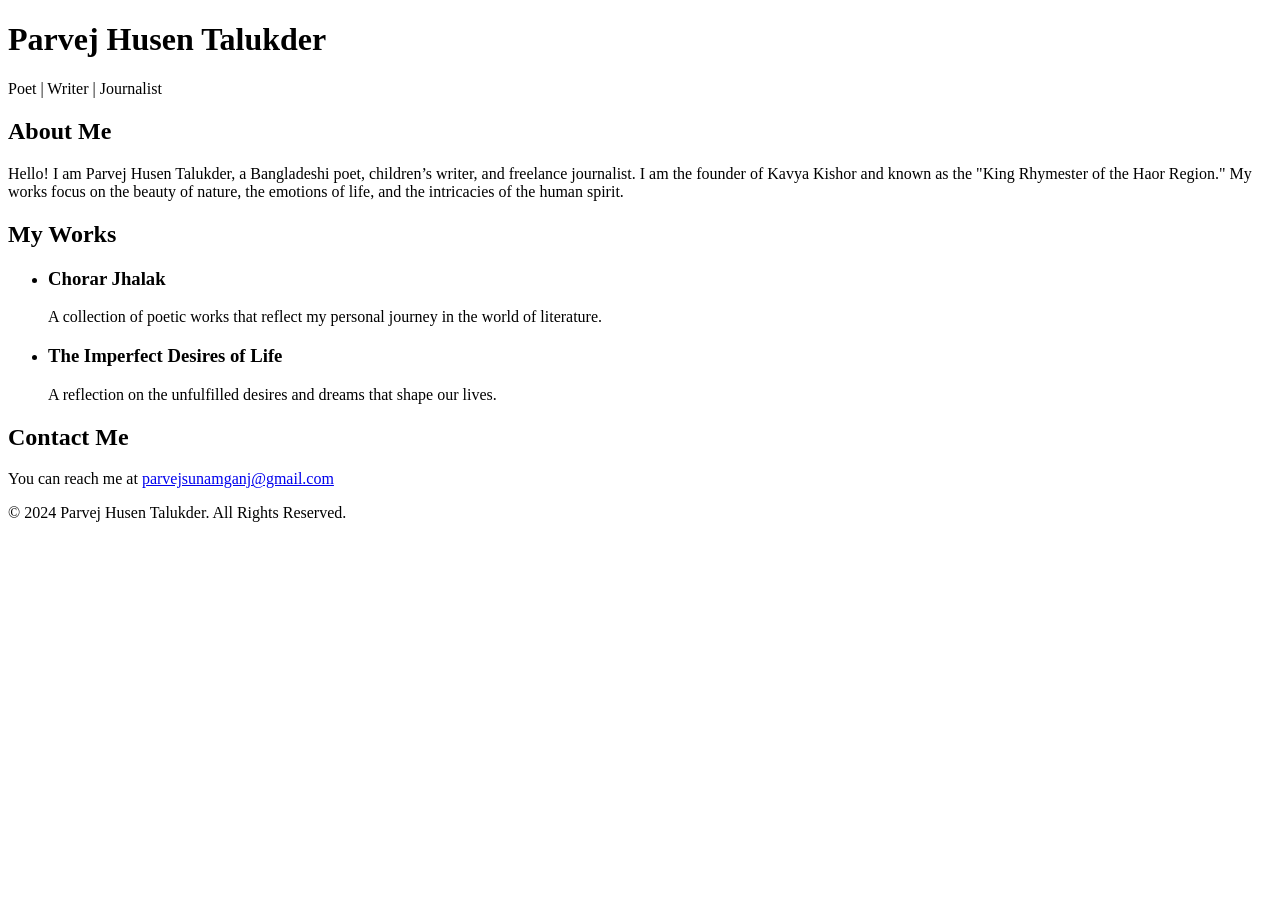
==== index.html @ e71b87bf "Create index.html" ====
<!DOCTYPE html>
<html lang="en">
<head>
    <meta charset="UTF-8">
    <meta name="viewport" content="width=device-width, initial-scale=1.0">
    <title>Parvej Husen Talukder - Personal Website</title>
    <link rel="stylesheet" href="styles.css">
</head>
<body>
    <header>
        <div class="container">
            <h1>Parvej Husen Talukder</h1>
            <p>Poet | Writer | Journalist</p>
        </div>
    </header>

    <section id="about">
        <div class="container">
            <h2>About Me</h2>
            <p>Hello! I am Parvej Husen Talukder, a Bangladeshi poet, children’s writer, and freelance journalist. I am the founder of Kavya Kishor and known as the "King Rhymester of the Haor Region." My works focus on the beauty of nature, the emotions of life, and the intricacies of the human spirit.</p>
        </div>
    </section>

    <section id="portfolio">
        <div class="container">
            <h2>My Works</h2>
            <ul>
                <li>
                    <h3>Chorar Jhalak</h3>
                    <p>A collection of poetic works that reflect my personal journey in the world of literature.</p>
                </li>
                <li>
                    <h3>The Imperfect Desires of Life</h3>
                    <p>A reflection on the unfulfilled desires and dreams that shape our lives.</p>
                </li>
            </ul>
        </div>
    </section>

    <section id="contact">
        <div class="container">
            <h2>Contact Me</h2>
            <p>You can reach me at <a href="mailto:parvejsunamganj@gmail.com">parvejsunamganj@gmail.com</a></p>
        </div>
    </section>

    <footer>
        <div class="container">
            <p>&copy; 2024 Parvej Husen Talukder. All Rights Reserved.</p>
        </div>
    </footer>
</body>
</html>
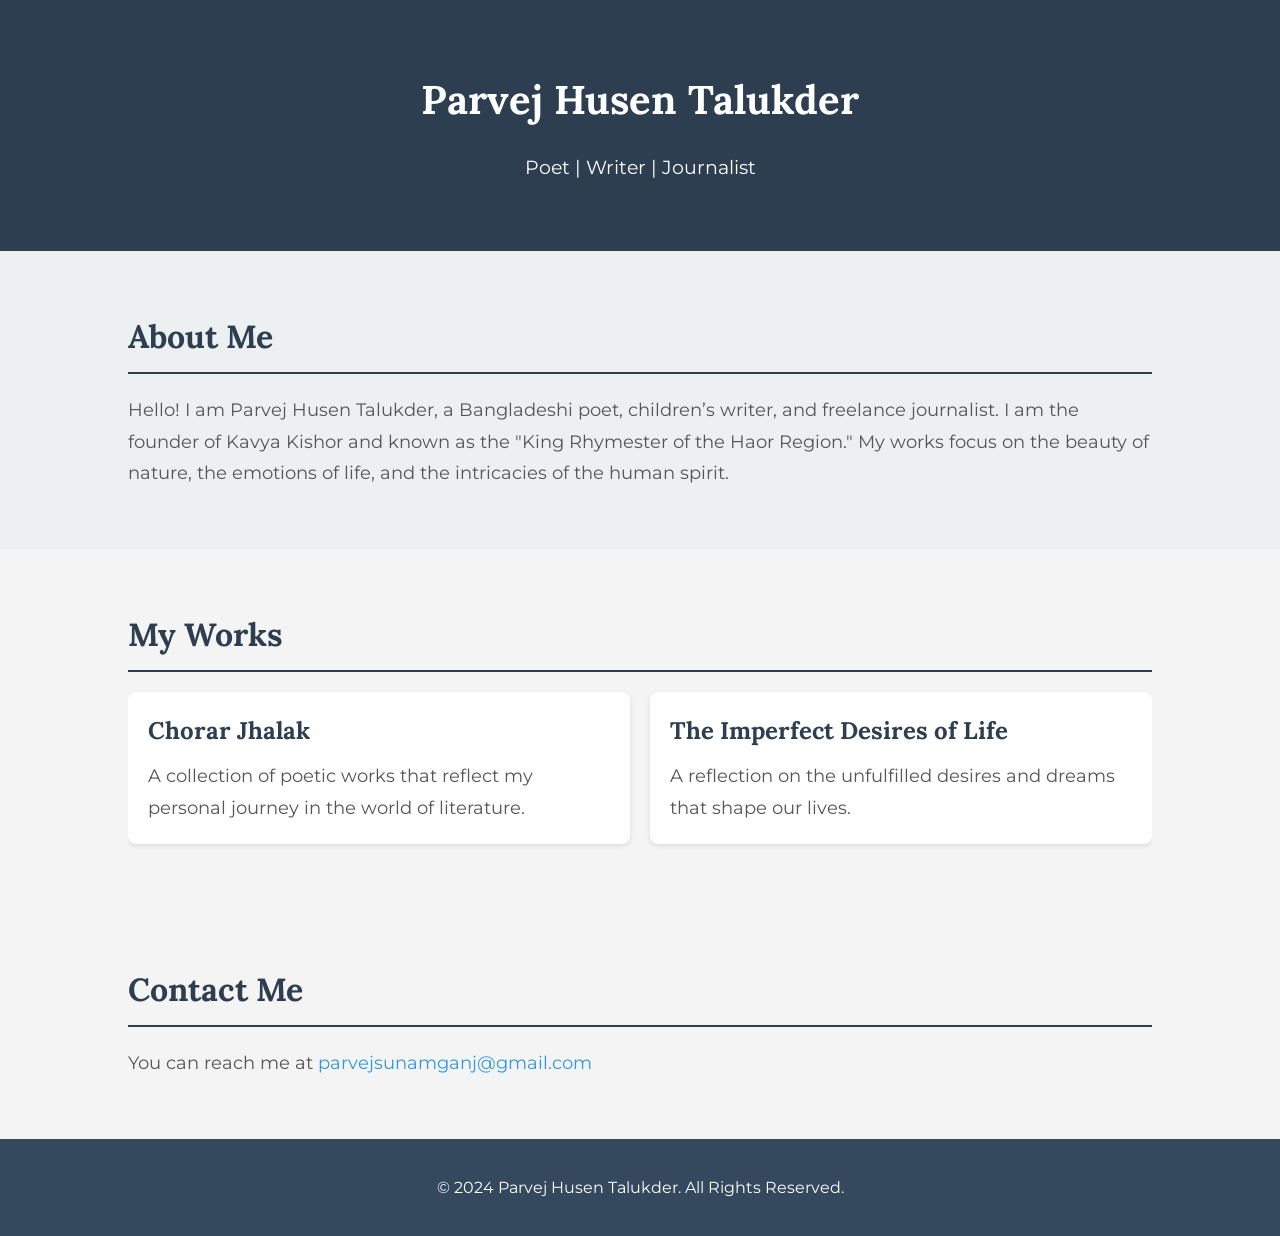
==== commit 36a724de: "Update index.html" ====
--- a/index.html
+++ b/index.html
@@ -5,42 +5,53 @@
     <meta name="viewport" content="width=device-width, initial-scale=1.0">
     <title>Parvej Husen Talukder - Personal Website</title>
     <link rel="stylesheet" href="styles.css">
+    <link rel="preconnect" href="https://fonts.googleapis.com">
+    <link rel="preconnect" href="https://fonts.gstatic.com" crossorigin>
+    <link href="https://fonts.googleapis.com/css2?family=Lora:wght@400;700&family=Montserrat:wght@300;400;500;600&display=swap" rel="stylesheet">
 </head>
 <body>
     <header>
         <div class="container">
-            <h1>Parvej Husen Talukder</h1>
-            <p>Poet | Writer | Journalist</p>
+            <div class="header-content">
+                <h1>Parvej Husen Talukder</h1>
+                <p>Poet | Writer | Journalist</p>
+            </div>
         </div>
     </header>
 
     <section id="about">
         <div class="container">
-            <h2>About Me</h2>
-            <p>Hello! I am Parvej Husen Talukder, a Bangladeshi poet, children’s writer, and freelance journalist. I am the founder of Kavya Kishor and known as the "King Rhymester of the Haor Region." My works focus on the beauty of nature, the emotions of life, and the intricacies of the human spirit.</p>
+            <div class="section-content">
+                <h2>About Me</h2>
+                <p>Hello! I am Parvej Husen Talukder, a Bangladeshi poet, children’s writer, and freelance journalist. I am the founder of Kavya Kishor and known as the "King Rhymester of the Haor Region." My works focus on the beauty of nature, the emotions of life, and the intricacies of the human spirit.</p>
+            </div>
         </div>
     </section>
 
     <section id="portfolio">
         <div class="container">
-            <h2>My Works</h2>
-            <ul>
-                <li>
-                    <h3>Chorar Jhalak</h3>
-                    <p>A collection of poetic works that reflect my personal journey in the world of literature.</p>
-                </li>
-                <li>
-                    <h3>The Imperfect Desires of Life</h3>
-                    <p>A reflection on the unfulfilled desires and dreams that shape our lives.</p>
-                </li>
-            </ul>
+            <div class="section-content">
+                <h2>My Works</h2>
+                <div class="work-list">
+                    <div class="work-item">
+                        <h3>Chorar Jhalak</h3>
+                        <p>A collection of poetic works that reflect my personal journey in the world of literature.</p>
+                    </div>
+                    <div class="work-item">
+                        <h3>The Imperfect Desires of Life</h3>
+                        <p>A reflection on the unfulfilled desires and dreams that shape our lives.</p>
+                    </div>
+                </div>
+            </div>
         </div>
     </section>
 
     <section id="contact">
         <div class="container">
-            <h2>Contact Me</h2>
-            <p>You can reach me at <a href="mailto:parvejsunamganj@gmail.com">parvejsunamganj@gmail.com</a></p>
+            <div class="section-content">
+                <h2>Contact Me</h2>
+                <p>You can reach me at <a href="mailto:parvejsunamganj@gmail.com">parvejsunamganj@gmail.com</a></p>
+            </div>
         </div>
     </section>
 
@@ -49,5 +60,92 @@
             <p>&copy; 2024 Parvej Husen Talukder. All Rights Reserved.</p>
         </div>
     </footer>
+
+    <style>
+        body {
+            font-family: 'Montserrat', sans-serif;
+            margin: 0;
+            padding: 0;
+            line-height: 1.6;
+            color: #333;
+            background-color: #f4f4f4;
+        }
+
+        .container {
+            width: 80%;
+            margin: auto;
+            overflow: hidden;
+            padding: 20px 0;
+        }
+
+        header {
+            background: #2c3e50;
+            color: white;
+            text-align: center;
+            padding: 1em 0;
+        }
+
+        header .header-content {
+            padding: 2em 0;
+        }
+
+        header h1 {
+            margin-bottom: 0.5em;
+            font-family: 'Lora', serif;
+        }
+
+        section {
+            padding: 40px 0;
+        }
+
+        section h2 {
+            color: #2c3e50;
+            border-bottom: 2px solid #2c3e50;
+            padding-bottom: 10px;
+            margin-bottom: 20px;
+            font-family: 'Lora', serif;
+
+        }
+
+        .section-content p {
+            font-size: 1.1em;
+            color: #555;
+        }
+
+        #portfolio .work-list {
+            display: grid;
+            grid-template-columns: repeat(auto-fit, minmax(300px, 1fr));
+            gap: 20px;
+        }
+
+        .work-item {
+            background: white;
+            padding: 20px;
+            border-radius: 8px;
+            box-shadow: 0 2px 5px rgba(0, 0, 0, 0.1);
+        }
+
+        .work-item h3 {
+            margin-bottom: 10px;
+            color: #2c3e50;
+            font-family: 'Lora', serif;
+        }
+
+        footer {
+            background: #34495e;
+            color: white;
+            text-align: center;
+            padding: 1em 0;
+        }
+
+        a {
+            color: #3498db;
+            text-decoration: none;
+        }
+
+        a:hover {
+            text-decoration: underline;
+        }
+    </style>
 </body>
 </html>
--- a/styles.css
+++ b/styles.css
@@ -0,0 +1,90 @@
+/* General Reset */
+* {
+    margin: 0;
+    padding: 0;
+    box-sizing: border-box;
+}
+
+/* Body */
+body {
+    font-family: Arial, sans-serif;
+    line-height: 1.6;
+    color: #333;
+    background-color: #f4f4f4;
+}
+
+/* Header */
+header {
+    background-color: #2c3e50;
+    color: white;
+    padding: 40px 0;
+    text-align: center;
+}
+
+header h1 {
+    font-size: 2.5rem;
+    margin-bottom: 10px;
+}
+
+header p {
+    font-size: 1.2rem;
+}
+
+/* Section Styling */
+section {
+    padding: 40px 0;
+}
+
+section h2 {
+    font-size: 2rem;
+    margin-bottom: 20px;
+}
+
+section p {
+    font-size: 1.1rem;
+    line-height: 1.8;
+}
+
+/* About Section */
+#about {
+    background-color: #ecf0f1;
+}
+
+/* Portfolio Section */
+#portfolio ul {
+    list-style-type: none;
+}
+
+#portfolio li {
+    margin-bottom: 30px;
+}
+
+#portfolio h3 {
+    font-size: 1.5rem;
+    margin-bottom: 10px;
+}
+
+/* Contact Section */
+#contact a {
+    color: #3498db;
+    text-decoration: none;
+}
+
+#contact a:hover {
+    text-decoration: underline;
+}
+
+/* Footer */
+footer {
+    background-color: #2c3e50;
+    color: white;
+    text-align: center;
+    padding: 20px 0;
+}
+
+/* Container */
+.container {
+    width: 80%;
+    margin: 0 auto;
+    max-width: 1200px;
+}
